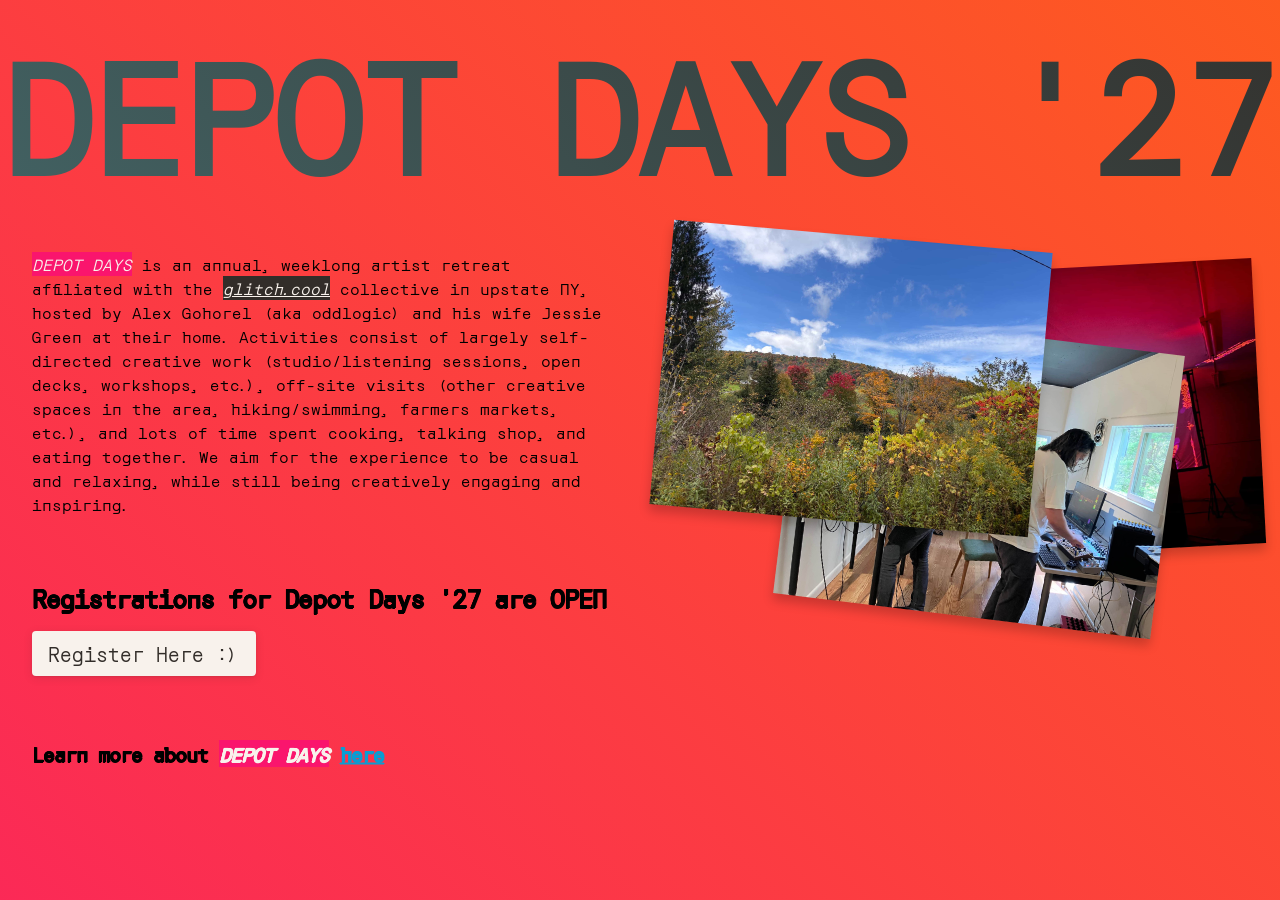
==== index.html @ 460b68a7 "copy tweak" ====
<!DOCTYPE html>
<html lang="en">

<head>
    <meta charset="UTF-8">
    <meta name="viewport" content="width=device-width, initial-scale=1.0">
    <title>depot dayyyyys</title>
    <meta name="description" content="irl/url artspace">

    <!-- Facebook Meta Tags -->
    <meta property="og:url" content="https://depot.place/">
    <meta property="og:type" content="website">
    <meta property="og:title" content="depot">
    <meta property="og:description" content="irl/url artspace">
    <meta property="og:image" content="https://github.com/depot-place/site/blob/main/colors.png?raw=true">

    <!-- Twitter Meta Tags -->
    <meta name="twitter:card" content="summary_large_image">
    <meta property="twitter:domain" content="depot.place">
    <meta property="twitter:url" content="https://depot.place/">
    <meta name="twitter:title" content="depot">
    <meta name="twitter:description" content="irl/url artspace">
    <meta name="twitter:image" content="https://github.com/depot-place/site/blob/main/colors.png?raw=true">

    <link rel="stylesheet" href="./days.css">
    <link rel="icon" type="image/x-icon" href="./favicon.png">
    <link rel="preconnect" href="https://fonts.googleapis.com">
    <link rel="preconnect" href="https://fonts.gstatic.com" crossorigin>
    <link href="https://fonts.googleapis.com/css2?family=Orbit&display=swap" rel="stylesheet">
</head>

<body>

    <div class="gradient">
        <header class="marquee">
            <div class="marquee-track">
                <h1 class="gradient-text">DEPOT DAYS '27</h1>
                <h1 class="gradient-text" aria-hidden="true">DEPOT DAYS '27</h1>
            </div>
        </header>

        <div class="about">
            <section class="info-block">
                <p><span class="depot-type">​Depot Days</span> is an annual, weeklong artist retreat affiliated with the
                    <a href="https://www.glitch.cool/" target="_blank" rel="noopener noreferrer"
                        class="glitch-dot-cool">glitch.cool</a>
                    collective in
                    upstate
                    NY, hosted by
                    Alex Gohorel
                    (aka oddlogic) and his wife Jessie Green at their home. Activities consist of largely self-directed
                    creative work
                    (studio/listening sessions, open decks, workshops, etc.), off-site visits (other creative
                    spaces in the area,
                    hiking/swimming, farmers markets, etc.), and lots of time spent cooking, talking shop, and eating
                    together. We aim for the
                    experience to be casual and relaxing, while still being creatively engaging and
                    inspiring.
                </p>
            </section>

            <section class="image-composition">
                <img src="assets/photos/depotdays2.jpg" class="homepage-image" id="homepage-image2">
                <img src="assets/photos/depotdays3.jpg" class="homepage-image" id="homepage-image3">
                <img src="assets/photos/depotdays1.jpg" class="homepage-image" id="homepage-image1">
            </section>
        </div>

        <section class="info-block">
            <h2 class="emphasis spacing-bottom-1x">Registrations for Depot Days '27 are OPEN</h2>
            <a href="https://luma.com/event/evt-eBYE7TqjVJJYZqD" data-luma-action="checkout" class="button"
                data-luma-event-id="evt-eBYE7TqjVJJYZqD">
                Register Here :)
            </a>
            <script id="luma-checkout" src="https://embed.lu.ma/checkout-button.js"></script>
        </section>

        <section class="info-block">
            <h3 class="emphasis spacing-bottom-1x">Learn more about <span class="depot-type">Depot Days</span> <a
                    href="https://granite-cello-5da.notion.site/depot-days-1a4b388293a380d59e7af6e96333c753"
                    target="_blank" rel="noopener noreferrer">here</a></h3>
        </section>

    </div>
</body>

</html>
---- days.css ----
:root {
  --primary: #69886a;
  --triad: #426263;
  --secondary: #da5e50;
  --secondary-variant: #e07817;
  --orange: #ff7700;
  --offwhite: #f8f2ec;
  --black: rgb(50, 45, 41);
  --pink: #fa156d;
}

* {
  margin: 0;
  padding: 0;
  box-sizing: border-box;
}

body {
  font-family: "Orbit";
  background: var(--black);
  overflow-x: hidden;
}

a {
  color: rgb(10, 157, 210);
}

::selection {
  background-color: var(--pink);
  color: var(--offwhite);
}

.depot-type {
  text-transform: uppercase;
  background-color: var(--pink);
  color: var(--offwhite);
  font-style: italic;
  display: inline-block;
  animation: wobble 2.5s ease-in-out infinite;
}

.glitch-dot-cool {
  background-color: var(--black);
  color: var(--offwhite);
  text-decoration: underline;
  font-style: italic;
}

.marquee {
  overflow: hidden;
  width: 100vw;
}

.marquee-track {
  display: flex;
  width: max-content;
  animation: marquee 18s linear infinite;
}

.marquee-track h1 {
  flex-shrink: 0;
  padding-right: 10rem;
  /* font-size: 12rem; */
  font-size: calc(24px + 10vw);
}

@media (prefers-reduced-motion: reduce) {
  .marquee-track {
    animation: none;
  }

  .depot-type {
    animation: none;
  }
}

.gradient-text {
  background-image: linear-gradient(45deg, var(--triad), var(--black));
  background-clip: text;
  -webkit-background-clip: text;
  color: transparent;
  background-color: var(--black); /* fallback */
}

.gradient {
  width: 100%;
  min-height: 100vh;
  background: linear-gradient(45deg, var(--pink), var(--orange));
  transition: 0.5s ease-out background-color;
  background-size: 200% 200%;
  animation:
    gradient 15s ease infinite,
    fadeIn 1s ease-in;
}

.info-block {
  padding: 2rem;
  max-width: 50vw;
}

.button {
  display: inline-block;
  padding: 0.5rem 1rem;
  font-size: 1.25rem;
  background-color: var(--offwhite);
  color: var(--black);
  text-decoration: none;
  border-radius: 4px;
  box-shadow:
    0 1px 2px rgba(50, 45, 41, 0.1),
    0 2px 10px rgba(50, 45, 41, 0.12);
  transition:
    transform 0.2s ease-in-out,
    box-shadow 0.2s ease-in-out,
    background-color 0.2s ease-in-out;
}

.button:hover {
  background-image: linear-gradient(45deg, var(--pink), var(--orange));
  transform: translateY(-2px);
  box-shadow:
    0 2px 4px rgba(50, 45, 41, 0.12),
    0 6px 18px rgba(50, 45, 41, 0.16),
    0 14px 32px rgba(50, 45, 41, 0.1);
}

.spacing-bottom-1x {
  margin-bottom: 1rem;
}

.emphasis {
  text-shadow:
    0.5px 0 0 currentColor,
    -0.5px 0 0 currentColor,
    0 0.5px 0 currentColor,
    0 -0.5px 0 currentColor;
}

.about {
  display: flex;
  align-items: flex-start;
}

.image-composition {
  position: relative;
  width: 100%;
}

.homepage-image {
  position: absolute;
  max-width: 33vw;
  z-index: 0;
  transition: 0.2s ease-in-out all;
  box-shadow: 0px 8px 12px rgba(0, 0, 0, 0.2);
  animation: scaleUp 0.5s ease-in-out forwards;
}

#homepage-image1:hover,
#homepage-image2:hover,
#homepage-image3:hover {
  transform: rotate(0) scale(1.2);
  z-index: 1;
}

#homepage-image1 {
  /* top: -2rem; */
  top: 0;
  left: 0;
  transform: rotate(5deg) scale(0.9);
}

#homepage-image2 {
  /* top: 0; */
  top: 2rem;
  right: 0;
  transform: rotate(-3deg) scale(0.9);
}

#homepage-image3 {
  /* top: 4rem; */
  top: 6rem;
  left: 20%;
  transform: rotate(7deg) scale(0.9);
}

@keyframes gradient {
  0% {
    background-position: 0% 50%;
  }
  50% {
    background-position: 100% 0%;
  }
  100% {
    background-position: 0% 50%;
  }
}

@keyframes fadeIn {
  0% {
    opacity: 0;
  }
  100% {
    opacity: 1;
  }
}

@keyframes marquee {
  to {
    transform: translateX(-50%);
  }
}

@keyframes scaleUp {
  from {
    rotate: 0deg;
    scale: 0;
  }
}

@keyframes wobble {
  0%,
  100% {
    transform: rotate(-1deg) skewX(-2deg);
  }
  50% {
    transform: rotate(1deg) skewX(2deg);
  }
}

@media screen and (width < 800px) {
  .about {
    flex-direction: column-reverse;
  }

  .info-block {
    max-width: 100%;
  }

  .about .image-composition {
    margin-inline: 2rem;
    width: calc(100% - 4rem);
    /* harcode some height bc absolute positioned imgs have no height */
    min-height: calc(4rem + 40vw);
    flex-shrink: 0;
  }

  .homepage-image {
    max-width: 50vw;
  }
}
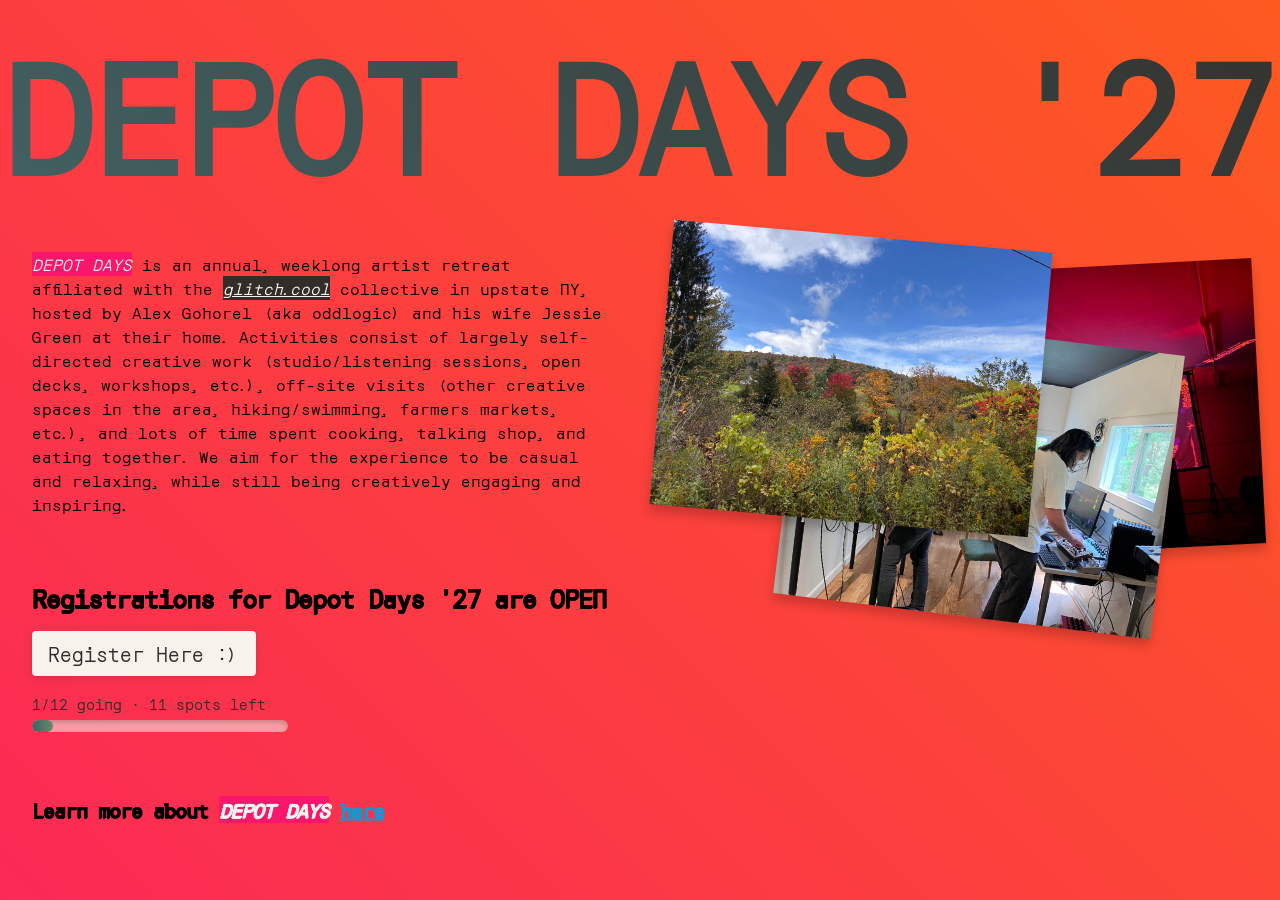
==== commit 09930eb4: "add attendance progress bar" ====
--- a/index.html
+++ b/index.html
@@ -4,7 +4,7 @@
 <head>
     <meta charset="UTF-8">
     <meta name="viewport" content="width=device-width, initial-scale=1.0">
-    <title>depot dayyyyys</title>
+    <title>*･｡ﾟdepot days｡ﾟ･*</title>
     <meta name="description" content="irl/url artspace">
 
     <!-- Facebook Meta Tags -->
@@ -72,6 +72,14 @@
                 data-luma-event-id="evt-eBYE7TqjVJJYZqD">
                 Register Here :)
             </a>
+
+            <div class="attendance" style="--going: 1" role="progressbar" aria-valuemin="0" aria-valuemax="12"
+                aria-hidden="true">
+                <p class="attendance-label">1/12 going · 11 spots left</p>
+                <div class="attendance-track">
+                    <div class="attendance-fill"></div>
+                </div>
+            </div>
             <script id="luma-checkout" src="https://embed.lu.ma/checkout-button.js"></script>
         </section>
 
--- a/days.css
+++ b/days.css
@@ -124,6 +124,34 @@
     0 14px 32px rgba(50, 45, 41, 0.1);
 }
 
+.attendance {
+  --cap: 12;
+  margin-top: 1rem;
+  max-width: 16rem;
+  color: var(--black);
+}
+
+.attendance-label {
+  font-size: 0.95rem;
+  margin-bottom: 0.35rem;
+}
+
+.attendance-track {
+  height: 0.75rem;
+  border-radius: 999px;
+  background: rgba(248, 242, 236, 0.55);
+  overflow: hidden;
+  box-shadow: inset 0 2px 4px rgba(50, 45, 41, 0.25);
+}
+
+.attendance-fill {
+  height: 100%;
+  width: calc(var(--going) / var(--cap) * 100%);
+  border-radius: inherit;
+  background: linear-gradient(90deg, var(--triad), var(--primary));
+  transition: width 0.4s ease-out;
+}
+
 .spacing-bottom-1x {
   margin-bottom: 1rem;
 }
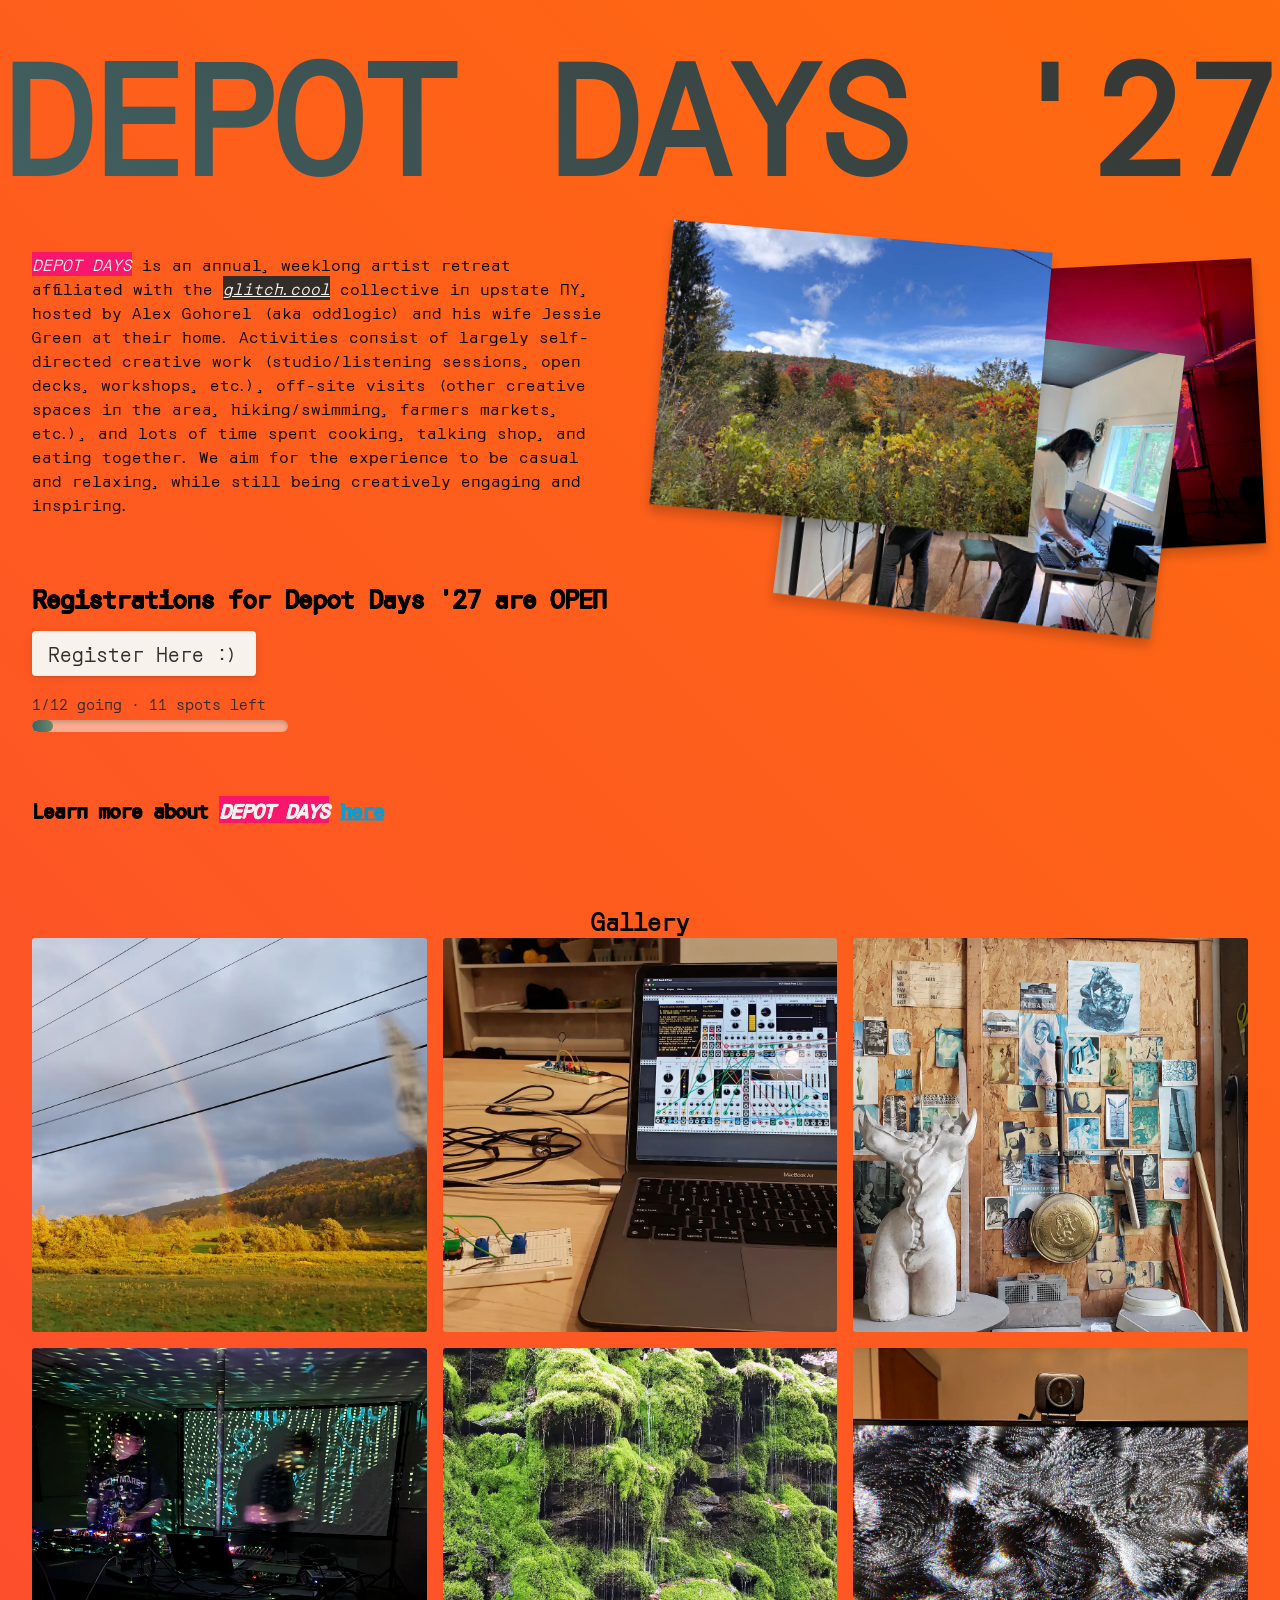
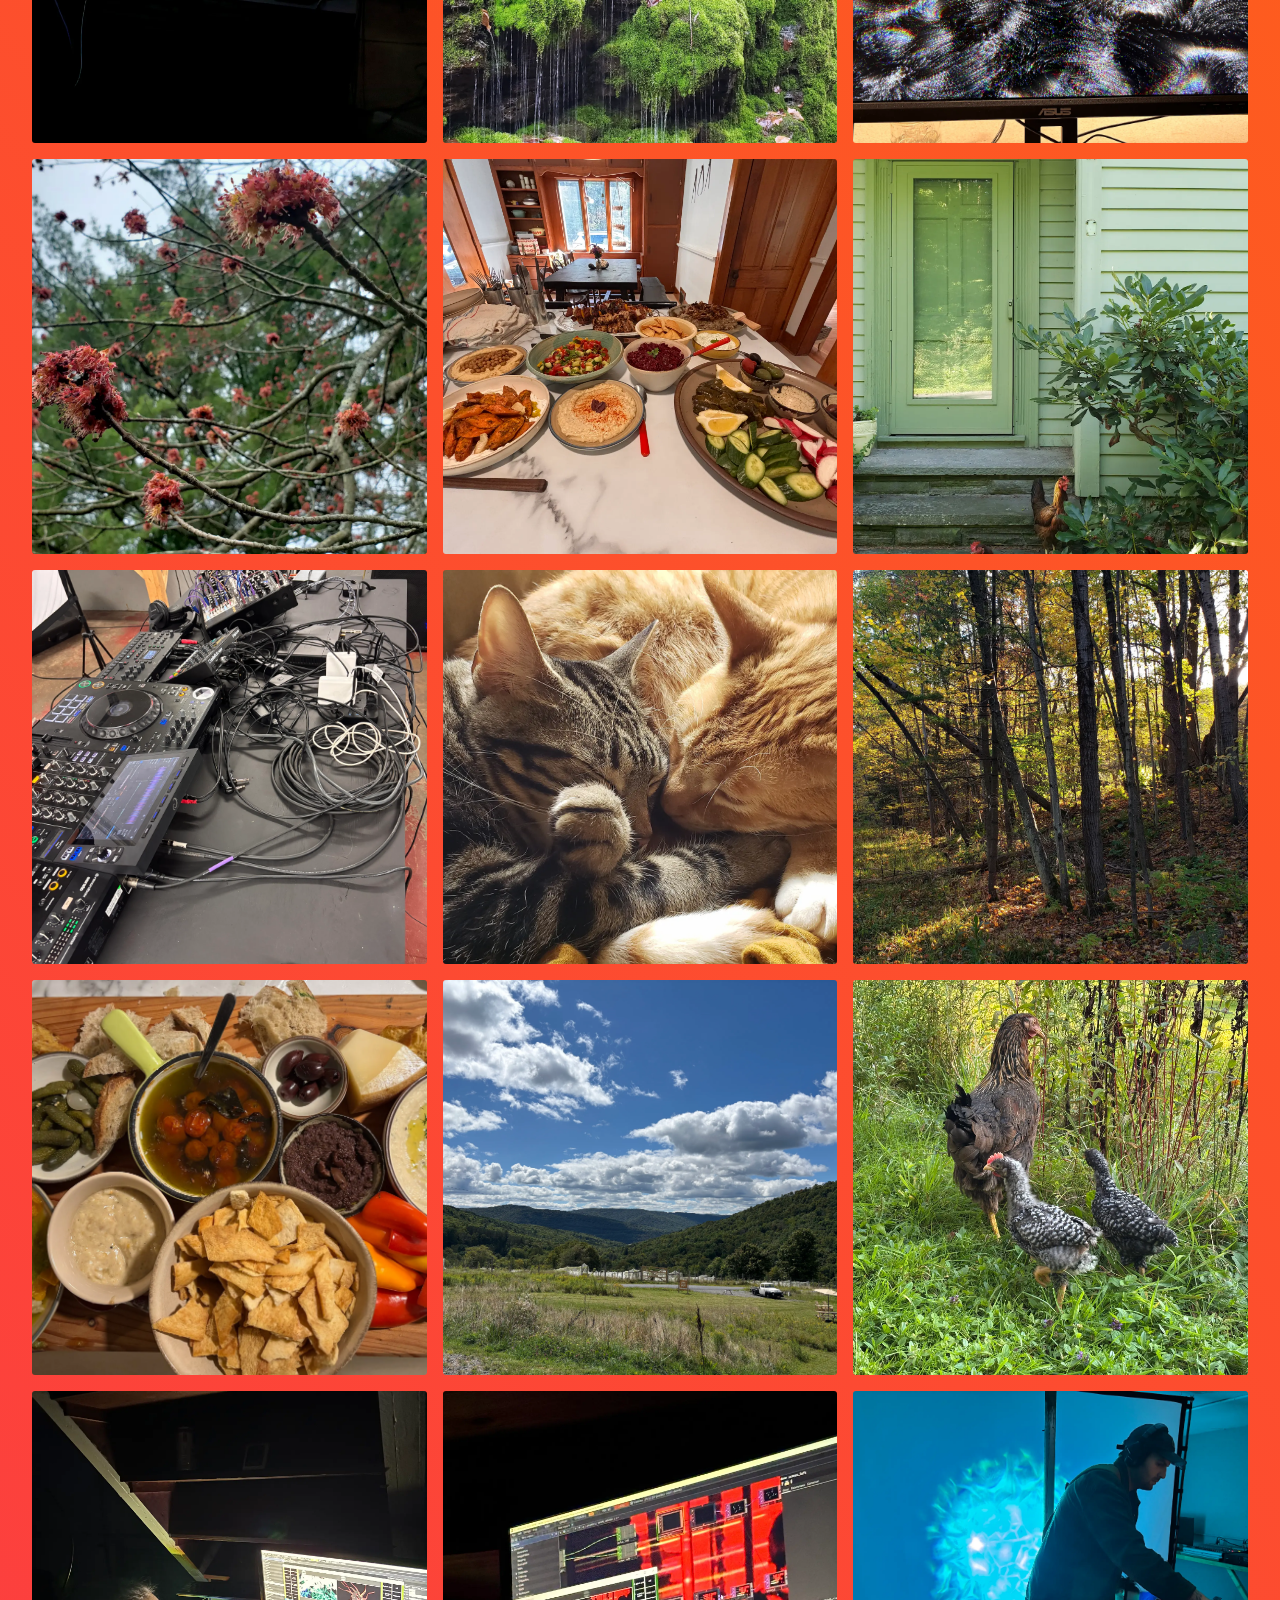
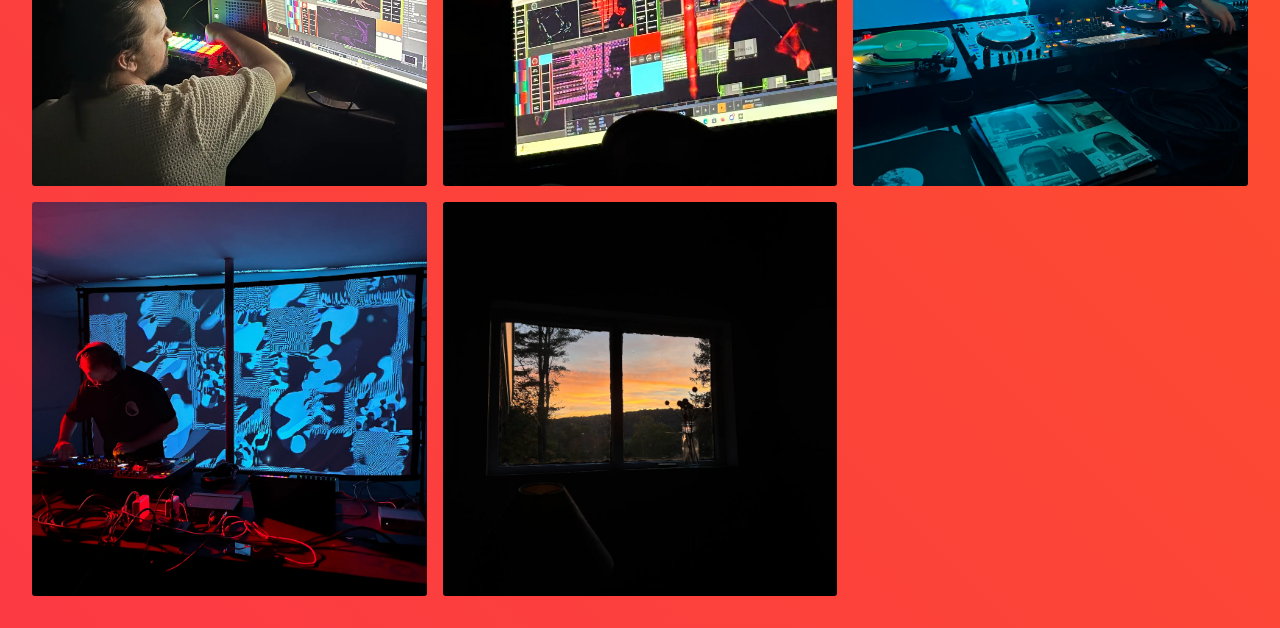
==== commit d22cff7b: "add gallery section" ====
--- a/index.html
+++ b/index.html
@@ -89,7 +89,158 @@
                     target="_blank" rel="noopener noreferrer">here</a></h3>
         </section>
 
+        <section id="gallery" class="gallery-section">
+            <h2>Gallery</h2>
+            <div class="gallery">
+                <button type="button" class="gallery-btn" aria-label="View full size image">
+                    <img loading="lazy" src="assets/photos/gallery/20231008_180358.webp" alt="" />
+                </button>
+                <button type="button" class="gallery-btn" aria-label="View full size image">
+                    <img loading="lazy" src="assets/photos/gallery/20240309_154523.webp" alt="" />
+                </button>
+                <button type="button" class="gallery-btn" aria-label="View full size image">
+                    <img loading="lazy" src="assets/photos/gallery/20220717_114449.webp" alt="" />
+                </button>
+                <button type="button" class="gallery-btn" aria-label="View full size image">
+                    <img loading="lazy" src="assets/photos/gallery/IMG_0291.webp" alt="" />
+                </button>
+                <button type="button" class="gallery-btn" aria-label="View full size image">
+                    <img loading="lazy" src="assets/photos/gallery/20230414_185144.webp" alt="" />
+                </button>
+                <button type="button" class="gallery-btn" aria-label="View full size image">
+                    <img loading="lazy" src="assets/photos/gallery/IMG_1553.webp" alt="" />
+                </button>
+                <button type="button" class="gallery-btn" aria-label="View full size image">
+                    <img loading="lazy" src="assets/photos/gallery/20240411_170121.webp" alt="" />
+                </button>
+                <button type="button" class="gallery-btn" aria-label="View full size image">
+                    <img loading="lazy" src="assets/photos/gallery/IMG_0289.webp" alt="" />
+                </button>
+                <button type="button" class="gallery-btn" aria-label="View full size image">
+                    <img loading="lazy" src="assets/photos/gallery/20250801_172856.webp" alt="" />
+                </button>
+                <button type="button" class="gallery-btn" aria-label="View full size image">
+                    <img loading="lazy" src="assets/photos/gallery/IMG_1695.webp" alt="" />
+                </button>
+                <button type="button" class="gallery-btn" aria-label="View full size image">
+                    <img loading="lazy" src="assets/photos/gallery/20230425_123819.webp" alt="" />
+                </button>
+                <button type="button" class="gallery-btn" aria-label="View full size image">
+                    <img loading="lazy" src="assets/photos/gallery/20241007_085717.webp" alt="" />
+                </button>
+                <button type="button" class="gallery-btn" aria-label="View full size image">
+                    <img loading="lazy" src="assets/photos/gallery/IMG_0059.webp" alt="" />
+                </button>
+                <button type="button" class="gallery-btn" aria-label="View full size image">
+                    <img loading="lazy" src="assets/photos/gallery/IMG_0055.webp" alt="" />
+                </button>
+                <button type="button" class="gallery-btn" aria-label="View full size image">
+                    <img loading="lazy" src="assets/photos/gallery/IMG_0193.webp" alt="" />
+                </button>
+                <button type="button" class="gallery-btn" aria-label="View full size image">
+                    <img loading="lazy" src="assets/photos/gallery/IMG_0314.webp" alt="" />
+                </button>
+                <button type="button" class="gallery-btn" aria-label="View full size image">
+                    <img loading="lazy" src="assets/photos/gallery/IMG_0339.webp" alt="" />
+                </button>
+
+                <button type="button" class="gallery-btn" aria-label="View full size image">
+                    <img loading="lazy" src="assets/photos/gallery/IMG_1691.webp" alt="" />
+                </button>
+                <button type="button" class="gallery-btn" aria-label="View full size image">
+                    <img loading="lazy" src="assets/photos/gallery/IMG_1703.webp" alt="" />
+                </button>
+                <button type="button" class="gallery-btn" aria-label="View full size image">
+                    <img loading="lazy" src="assets/photos/gallery/IMG_1815.webp" alt="" />
+                </button>
+            </div>
+        </section>
+
+        <dialog id="image-modal" class="image-modal">
+            <button id="close-modal" class="modal-close-btn" aria-label="Close modal">&times;</button>
+            <img id="modal-image" src="" alt="Full size image" />
+            <p class="modal-hint">Use <kbd>&larr;</kbd> and <kbd>&rarr;</kbd> arrow keys to navigate</p>
+        </dialog>
+
     </div>
 </body>
 
+
+<script>
+    const dialog = document.getElementById('image-modal');
+    const modalImage = document.getElementById('modal-image');
+    const closeButton = document.getElementById('close-modal');
+    const galleryButtons = document.querySelectorAll('.gallery-btn');
+    let currentIndex = 0;
+
+    galleryButtons.forEach((btn, index) => {
+        btn.addEventListener('click', () => {
+            currentIndex = index;
+            const img = btn.querySelector('img');
+            modalImage.src = img.src;
+            dialog.showModal();
+            document.body.classList.add('modal-open');
+            // Add show class after a tiny delay to trigger transition
+            setTimeout(() => dialog.classList.add('show'), 10);
+        });
+    });
+
+    function closeDialog() {
+        dialog.classList.remove('show');
+        // Wait for transition to finish before actually closing
+        setTimeout(() => dialog.close(), 300);
+    }
+
+    closeButton.addEventListener('click', closeDialog);
+    dialog.addEventListener('click', (e) => {
+        if (e.target === dialog) closeDialog();
+    });
+
+    dialog.addEventListener('close', () => {
+        document.body.classList.remove('modal-open');
+    });
+
+    document.addEventListener('keydown', (e) => {
+        if (!dialog.open) return;
+
+        if (e.key === 'ArrowRight') {
+            currentIndex = (currentIndex + 1) % galleryButtons.length;
+            modalImage.src = galleryButtons[currentIndex].querySelector('img').src;
+        } else if (e.key === 'ArrowLeft') {
+            currentIndex = (currentIndex - 1 + galleryButtons.length) % galleryButtons.length;
+            modalImage.src = galleryButtons[currentIndex].querySelector('img').src;
+        }
+    });
+
+    // Swipe gesture support
+    let touchStartX = 0;
+    let touchEndX = 0;
+
+    dialog.addEventListener('touchstart', (e) => {
+        touchStartX = e.changedTouches[0].screenX;
+    }, { passive: true });
+
+    dialog.addEventListener('touchend', (e) => {
+        touchEndX = e.changedTouches[0].screenX;
+        handleSwipe();
+    }, { passive: true });
+
+    function handleSwipe() {
+        const minSwipeDistance = 50;
+        const swipeDistance = touchEndX - touchStartX;
+
+        if (Math.abs(swipeDistance) < minSwipeDistance) return;
+
+        if (swipeDistance < 0) {
+            // Swiped left -> next image
+            currentIndex = (currentIndex + 1) % galleryButtons.length;
+            modalImage.src = galleryButtons[currentIndex].querySelector('img').src;
+        } else {
+            // Swiped right -> previous image
+            currentIndex = (currentIndex - 1 + galleryButtons.length) % galleryButtons.length;
+            modalImage.src = galleryButtons[currentIndex].querySelector('img').src;
+        }
+    }
+</script>
+
 </html>
--- a/days.css
+++ b/days.css
@@ -191,24 +191,159 @@
 }
 
 #homepage-image1 {
-  /* top: -2rem; */
   top: 0;
   left: 0;
   transform: rotate(5deg) scale(0.9);
 }
 
 #homepage-image2 {
-  /* top: 0; */
   top: 2rem;
   right: 0;
   transform: rotate(-3deg) scale(0.9);
 }
 
 #homepage-image3 {
-  /* top: 4rem; */
   top: 6rem;
   left: 20%;
   transform: rotate(7deg) scale(0.9);
+}
+
+/* gallery styles */
+.gallery-section {
+  text-align: center;
+  padding: 2rem;
+}
+
+.gallery-section h3 {
+  font-size: var(--text-xl);
+  margin-bottom: 2rem;
+}
+
+.gallery {
+  display: grid;
+  grid-template-columns: repeat(
+    auto-fit,
+    minmax(max(350px, calc((100% - 3rem) / 4)), 1fr)
+  );
+  gap: 1rem;
+  align-items: start;
+}
+
+.gallery-btn {
+  background: none;
+  border: none;
+  padding: 0;
+  width: 100%;
+  cursor: pointer;
+  overflow: hidden;
+  border-radius: 3px;
+}
+
+.gallery-btn:hover img {
+  opacity: 0.9;
+  transform: scale(1.05);
+}
+
+.gallery-btn:focus-visible {
+  outline: 2px solid var(--black);
+  outline-offset: 2px;
+  border-radius: 3px;
+}
+
+.gallery-btn img {
+  width: 100%;
+  aspect-ratio: 1 / 1;
+  object-fit: cover;
+  display: block;
+  transition:
+    transform 0.3s ease,
+    opacity 0.3s ease;
+}
+
+/* image modal styles */
+.image-modal {
+  margin: auto;
+  padding: 2rem;
+  border: none;
+  border-radius: 8px;
+  overflow: hidden;
+  max-width: 90vw;
+  max-height: 90vh;
+  background: white;
+  opacity: 0;
+  transform: scale(0.95);
+  transition:
+    opacity 0.3s ease,
+    transform 0.3s ease;
+}
+
+.image-modal.show {
+  opacity: 1;
+  transform: scale(1);
+}
+
+.image-modal::backdrop {
+  background: rgba(0, 0, 0, 0);
+  transition: background 0.3s ease;
+}
+
+.image-modal.show::backdrop {
+  background: rgba(0, 0, 0, 0.8);
+}
+
+@supports (backdrop-filter: blur(10px)) or (-webkit-backdrop-filter: blur(10px)) {
+  .image-modal::backdrop {
+    background: rgba(0, 0, 0, 0);
+    -webkit-backdrop-filter: blur(5px) opacity(0);
+    backdrop-filter: blur(5px) opacity(0);
+    transition:
+      backdrop-filter 0.3s ease,
+      -webkit-backdrop-filter 0.3s ease,
+      background 0.3s ease;
+  }
+  .image-modal.show::backdrop {
+    background: rgba(0, 0, 0, 0.2);
+    -webkit-backdrop-filter: blur(5px) opacity(1);
+    backdrop-filter: blur(5px) opacity(1);
+  }
+}
+
+.image-modal img {
+  max-width: 100%;
+  max-height: 80vh;
+  display: block;
+  object-fit: contain;
+}
+
+.modal-close-btn {
+  background: transparent;
+  color: #333;
+  padding: 0.5rem;
+  font-size: var(--text-lg);
+  position: absolute;
+  top: 0.5rem;
+  right: 0.5rem;
+  line-height: 1;
+}
+
+.modal-close-btn:hover {
+  background: #eee;
+}
+
+.modal-hint {
+  text-align: center;
+  margin-top: 1rem;
+  color: #666;
+  font-size: var(--text-sm);
+}
+
+.modal-hint kbd {
+  display: inline-block;
+  background: #f0f0f0;
+  border: 1px solid #ccc;
+  border-radius: 4px;
+  padding: 0.1rem 0.4rem;
+  font-family: monospace;
 }
 
 @keyframes gradient {
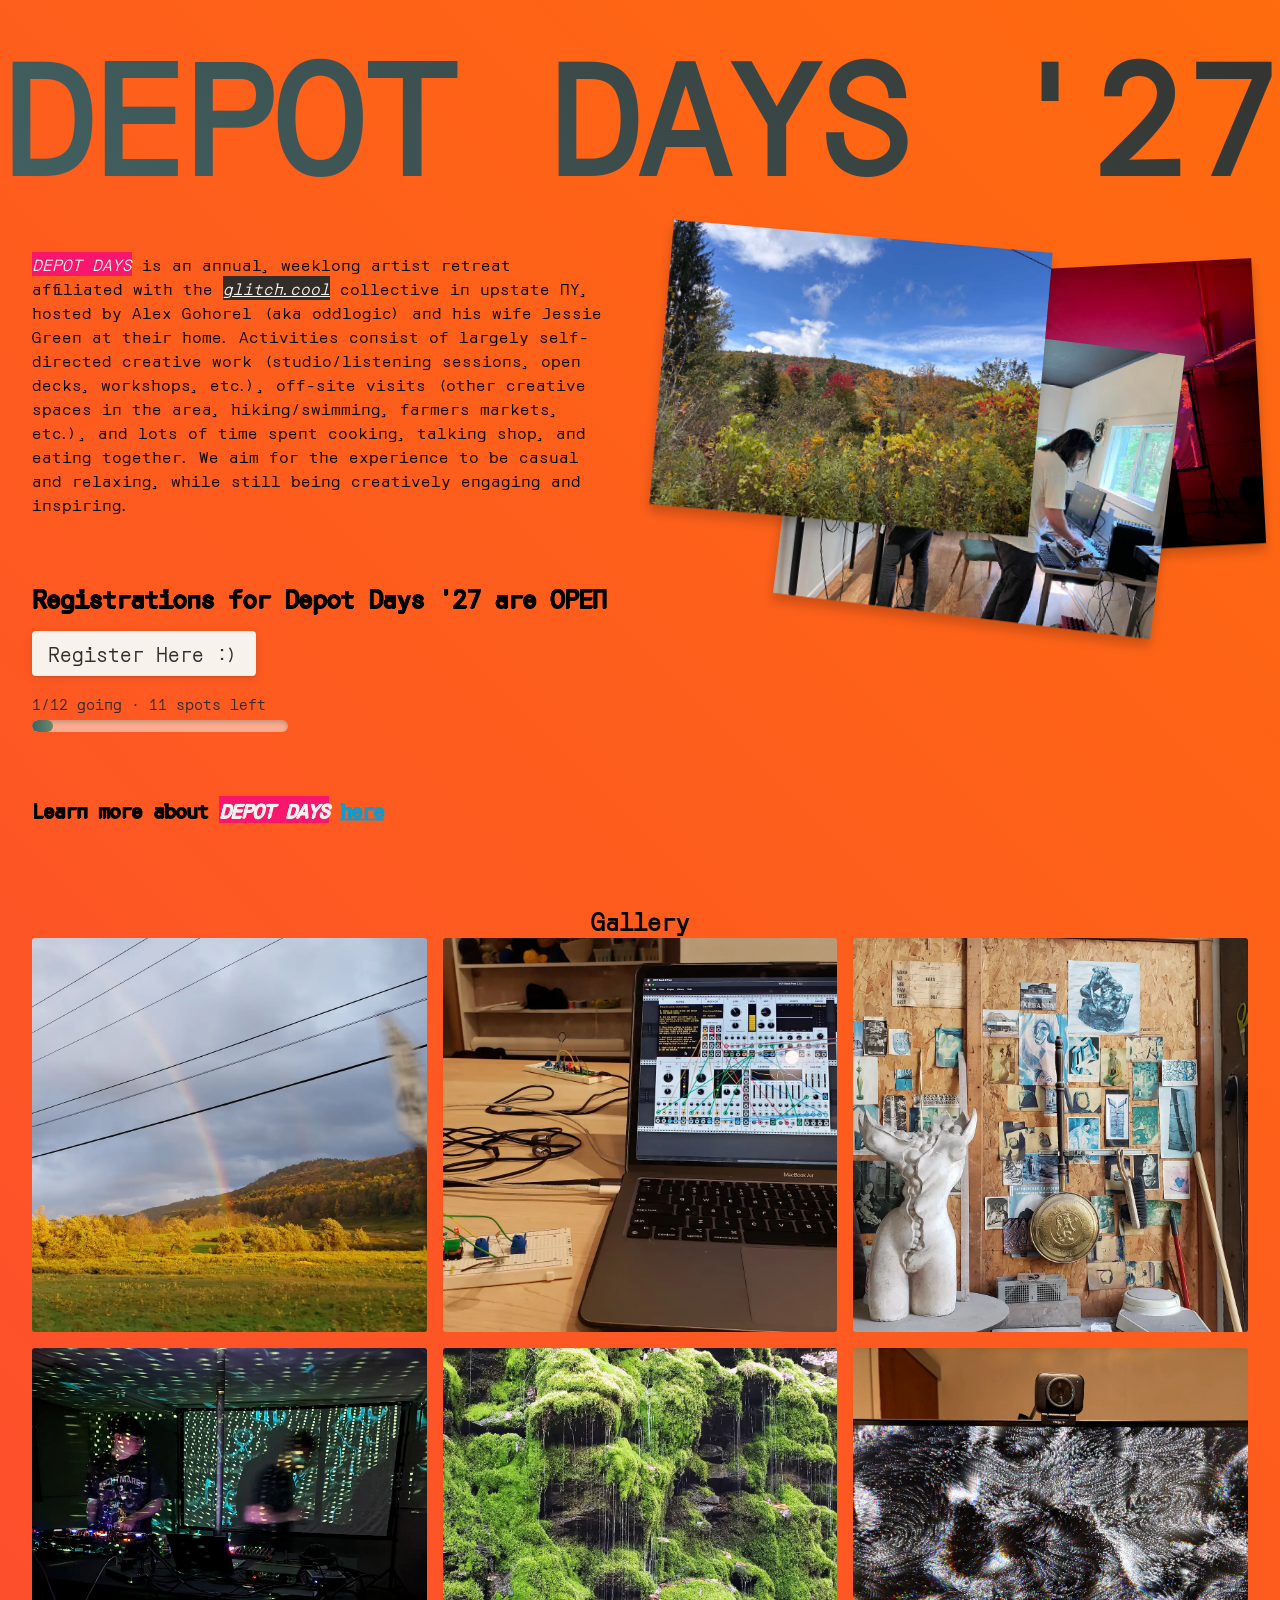
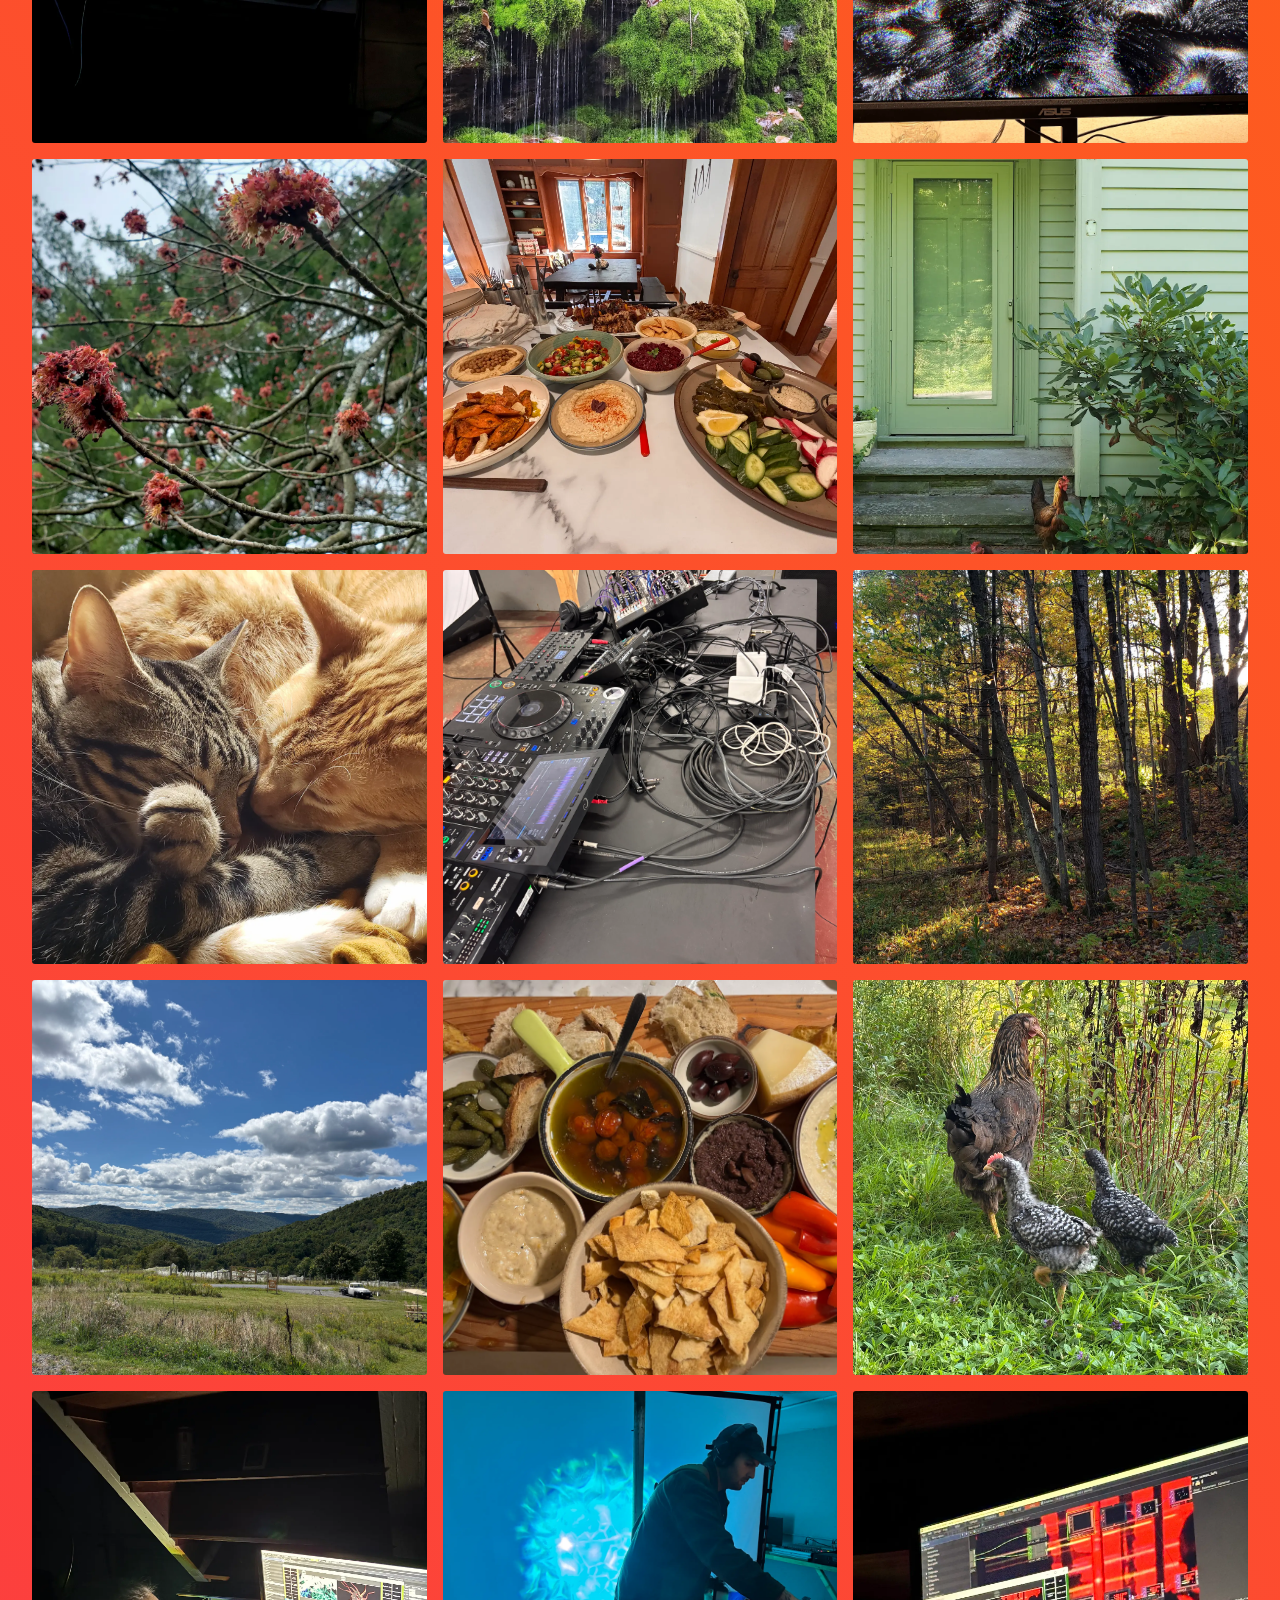
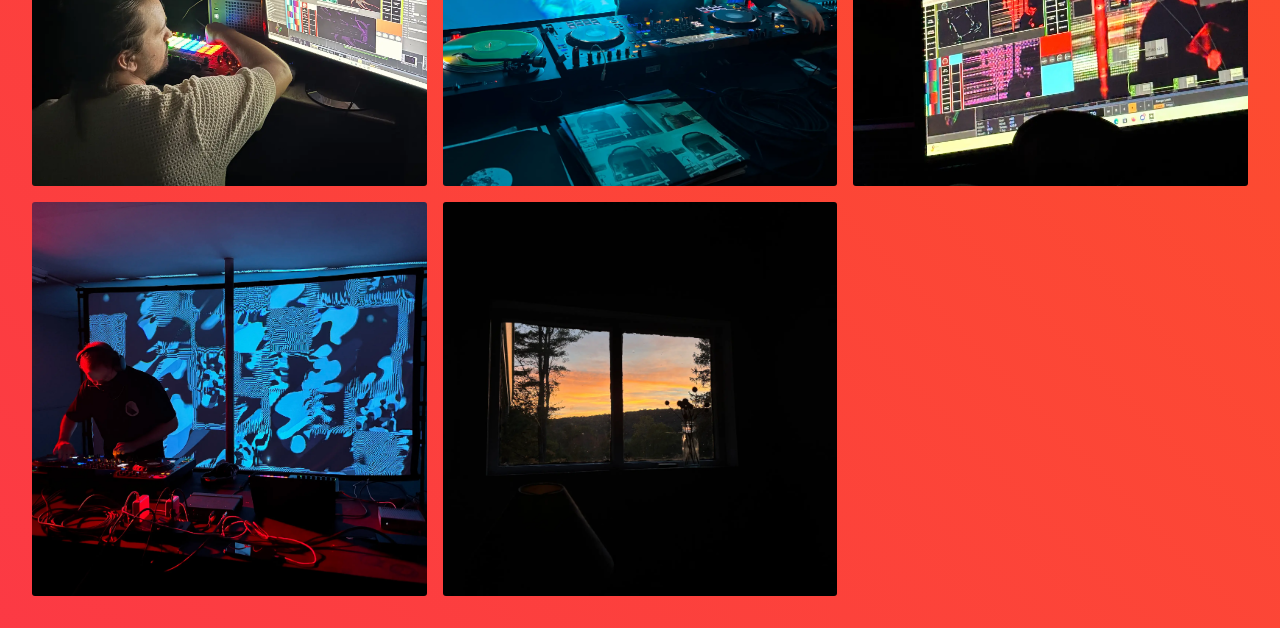
==== commit a49a267d: "rearrange some gallery images" ====
--- a/index.html
+++ b/index.html
@@ -120,32 +120,31 @@
                     <img loading="lazy" src="assets/photos/gallery/20250801_172856.webp" alt="" />
                 </button>
                 <button type="button" class="gallery-btn" aria-label="View full size image">
+                    <img loading="lazy" src="assets/photos/gallery/20230425_123819.webp" alt="" />
+                </button>
+                <button type="button" class="gallery-btn" aria-label="View full size image">
                     <img loading="lazy" src="assets/photos/gallery/IMG_1695.webp" alt="" />
                 </button>
                 <button type="button" class="gallery-btn" aria-label="View full size image">
-                    <img loading="lazy" src="assets/photos/gallery/20230425_123819.webp" alt="" />
-                </button>
-                <button type="button" class="gallery-btn" aria-label="View full size image">
                     <img loading="lazy" src="assets/photos/gallery/20241007_085717.webp" alt="" />
                 </button>
                 <button type="button" class="gallery-btn" aria-label="View full size image">
+                    <img loading="lazy" src="assets/photos/gallery/IMG_0055.webp" alt="" />
+                </button>
+                <button type="button" class="gallery-btn" aria-label="View full size image">
                     <img loading="lazy" src="assets/photos/gallery/IMG_0059.webp" alt="" />
                 </button>
                 <button type="button" class="gallery-btn" aria-label="View full size image">
-                    <img loading="lazy" src="assets/photos/gallery/IMG_0055.webp" alt="" />
-                </button>
-                <button type="button" class="gallery-btn" aria-label="View full size image">
                     <img loading="lazy" src="assets/photos/gallery/IMG_0193.webp" alt="" />
                 </button>
                 <button type="button" class="gallery-btn" aria-label="View full size image">
                     <img loading="lazy" src="assets/photos/gallery/IMG_0314.webp" alt="" />
                 </button>
                 <button type="button" class="gallery-btn" aria-label="View full size image">
+                    <img loading="lazy" src="assets/photos/gallery/IMG_1691.webp" alt="" />
+                </button>
+                <button type="button" class="gallery-btn" aria-label="View full size image">
                     <img loading="lazy" src="assets/photos/gallery/IMG_0339.webp" alt="" />
-                </button>
-
-                <button type="button" class="gallery-btn" aria-label="View full size image">
-                    <img loading="lazy" src="assets/photos/gallery/IMG_1691.webp" alt="" />
                 </button>
                 <button type="button" class="gallery-btn" aria-label="View full size image">
                     <img loading="lazy" src="assets/photos/gallery/IMG_1703.webp" alt="" />
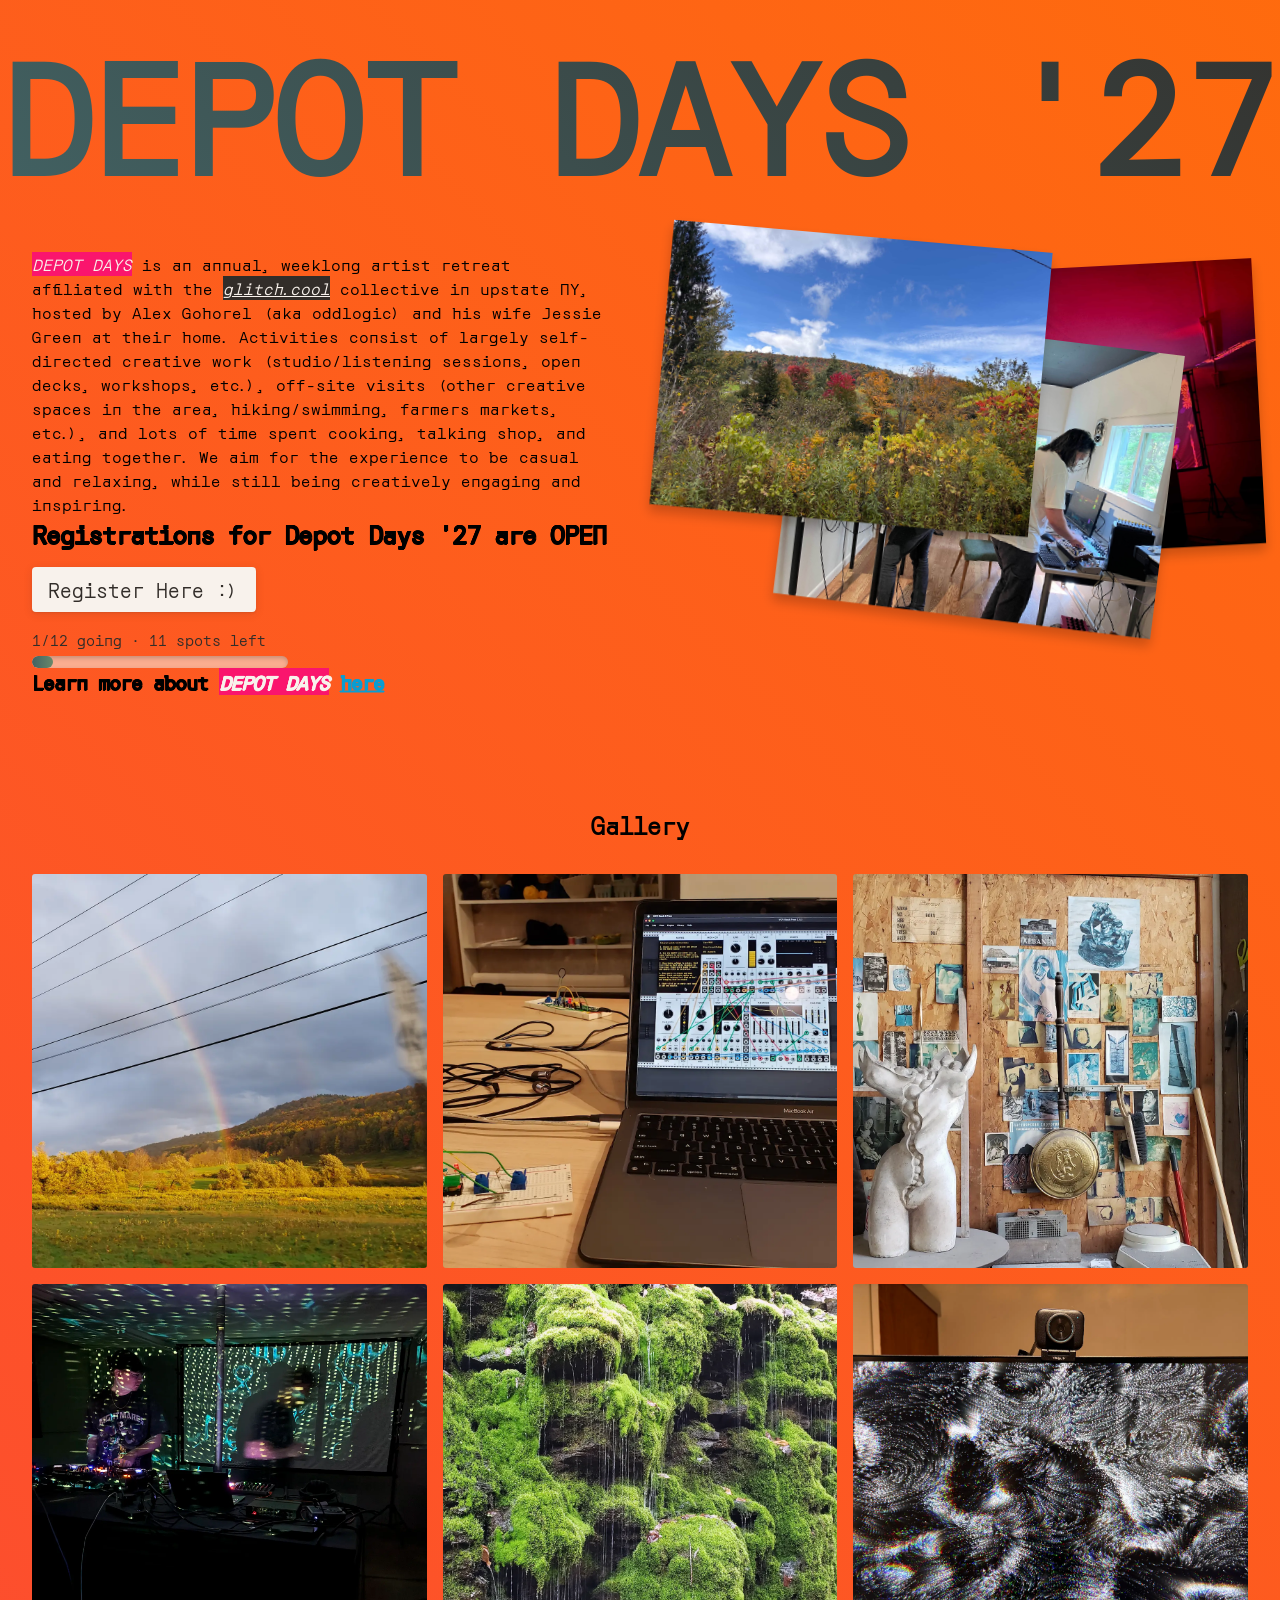
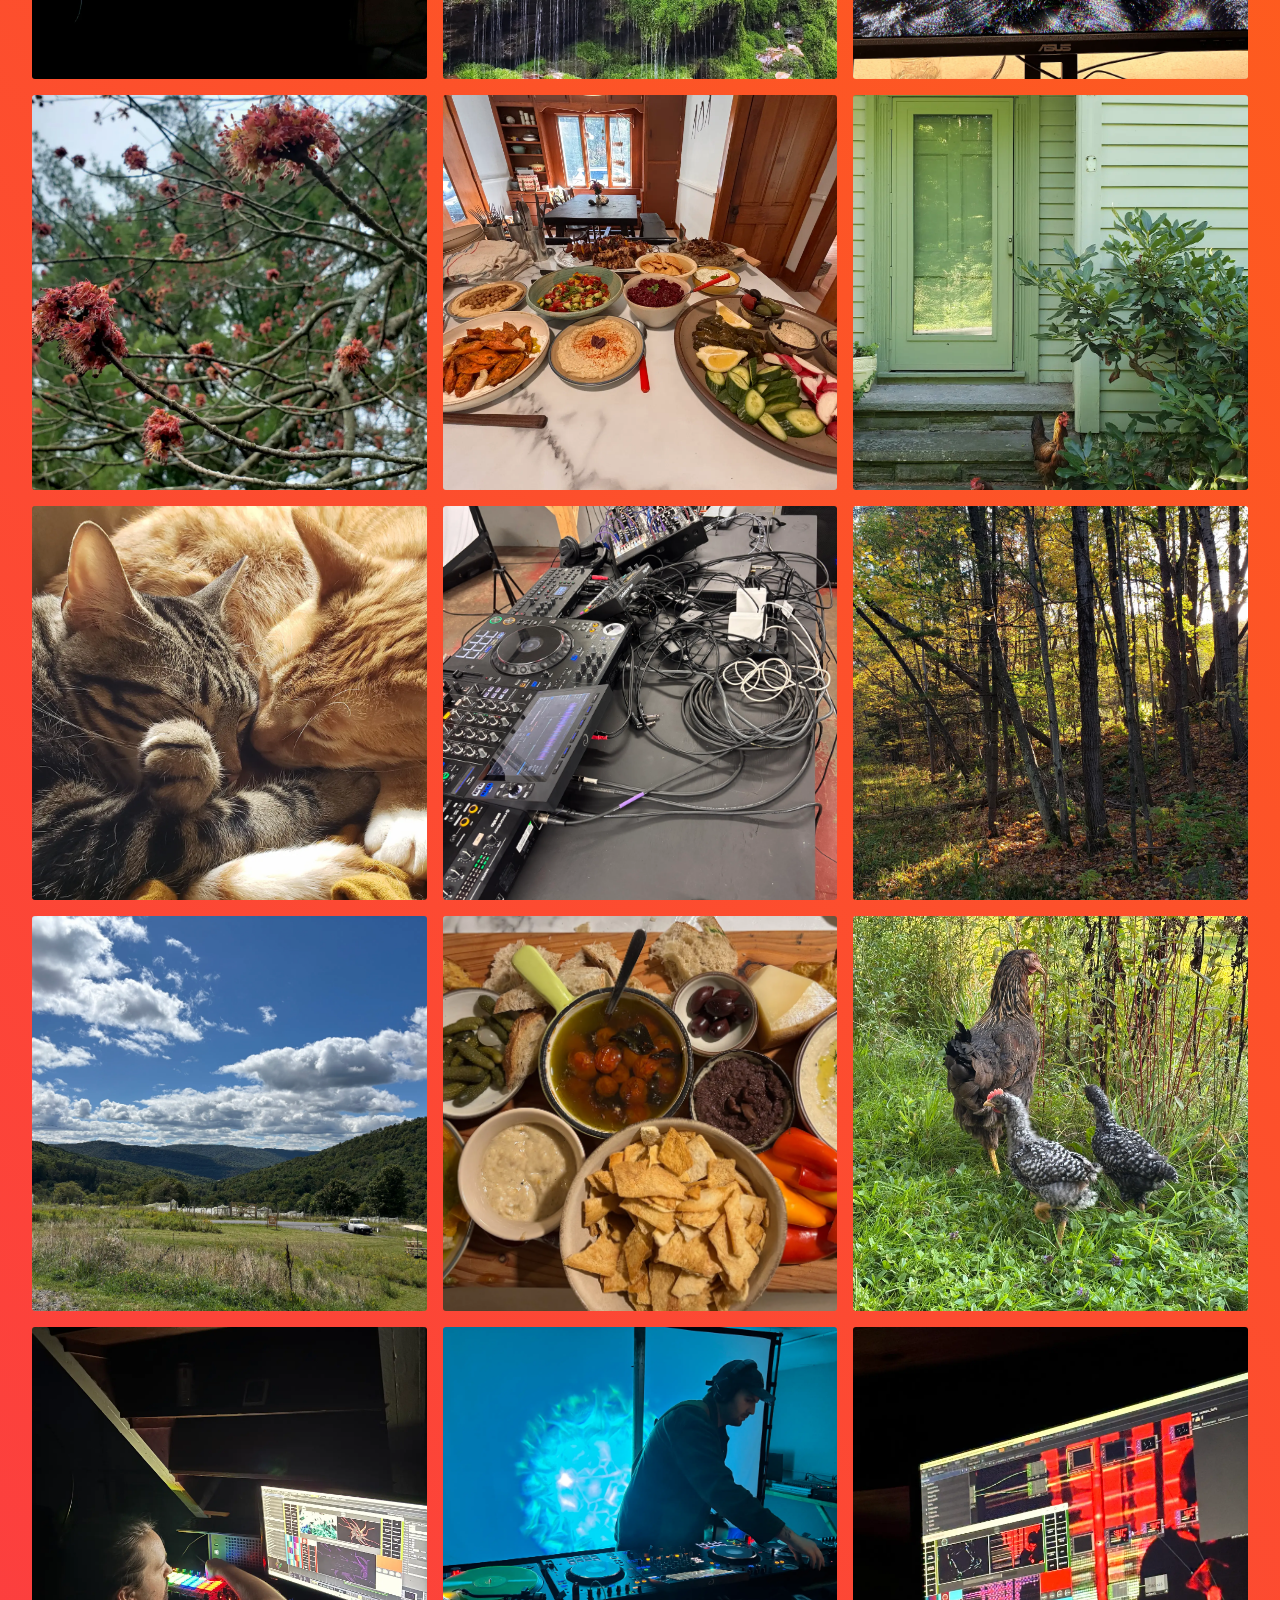
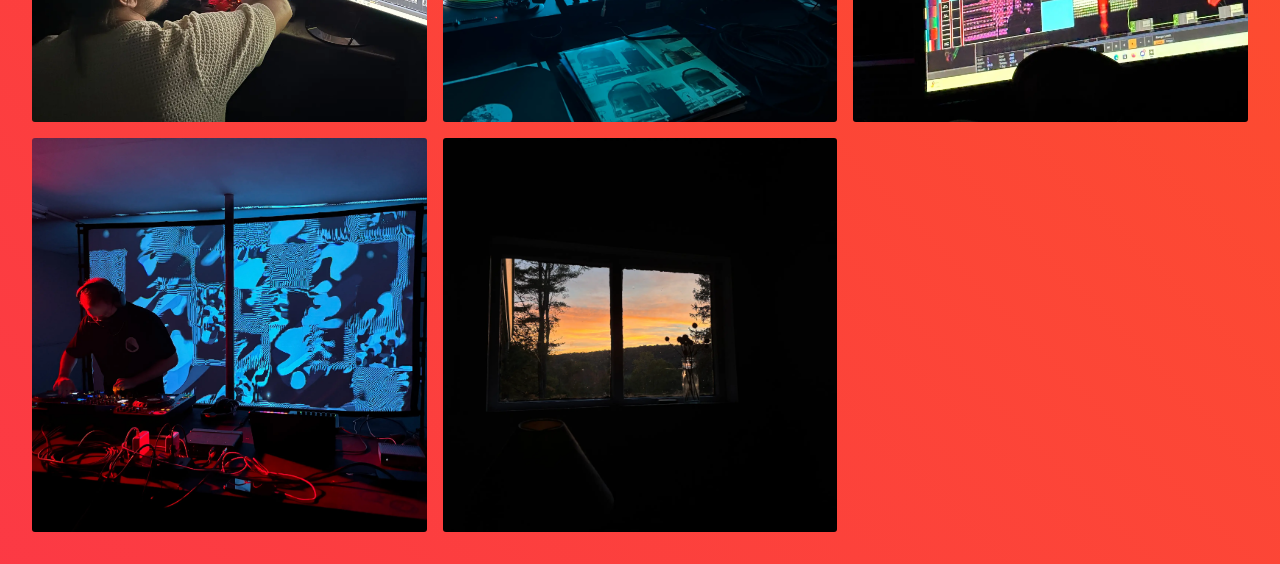
==== commit 3d752a63: "rework img composition to use css grid" ====
--- a/index.html
+++ b/index.html
@@ -57,6 +57,26 @@
                     experience to be casual and relaxing, while still being creatively engaging and
                     inspiring.
                 </p>
+
+                <h2 class="emphasis spacing-bottom-1x">Registrations for Depot Days '27 are OPEN</h2>
+                <a href="https://luma.com/event/evt-eBYE7TqjVJJYZqD" data-luma-action="checkout" class="button"
+                    data-luma-event-id="evt-eBYE7TqjVJJYZqD">
+                    Register Here :)
+                </a>
+
+                <div class="attendance" style="--going: 1" role="progressbar" aria-valuemin="0" aria-valuemax="12"
+                    aria-hidden="true">
+                    <p class="attendance-label">1/12 going · 11 spots left</p>
+                    <div class="attendance-track">
+                        <div class="attendance-fill"></div>
+                    </div>
+                </div>
+                <script id="luma-checkout" src="https://embed.lu.ma/checkout-button.js"></script>
+
+                <h3 class="emphasis spacing-bottom-1x">Learn more about <span class="depot-type">Depot Days</span> <a
+                        href="https://granite-cello-5da.notion.site/depot-days-1a4b388293a380d59e7af6e96333c753"
+                        target="_blank" rel="noopener noreferrer">here</a></h3>
+
             </section>
 
             <section class="image-composition">
@@ -64,30 +84,8 @@
                 <img src="assets/photos/depotdays3.jpg" class="homepage-image" id="homepage-image3">
                 <img src="assets/photos/depotdays1.jpg" class="homepage-image" id="homepage-image1">
             </section>
+
         </div>
-
-        <section class="info-block">
-            <h2 class="emphasis spacing-bottom-1x">Registrations for Depot Days '27 are OPEN</h2>
-            <a href="https://luma.com/event/evt-eBYE7TqjVJJYZqD" data-luma-action="checkout" class="button"
-                data-luma-event-id="evt-eBYE7TqjVJJYZqD">
-                Register Here :)
-            </a>
-
-            <div class="attendance" style="--going: 1" role="progressbar" aria-valuemin="0" aria-valuemax="12"
-                aria-hidden="true">
-                <p class="attendance-label">1/12 going · 11 spots left</p>
-                <div class="attendance-track">
-                    <div class="attendance-fill"></div>
-                </div>
-            </div>
-            <script id="luma-checkout" src="https://embed.lu.ma/checkout-button.js"></script>
-        </section>
-
-        <section class="info-block">
-            <h3 class="emphasis spacing-bottom-1x">Learn more about <span class="depot-type">Depot Days</span> <a
-                    href="https://granite-cello-5da.notion.site/depot-days-1a4b388293a380d59e7af6e96333c753"
-                    target="_blank" rel="noopener noreferrer">here</a></h3>
-        </section>
 
         <section id="gallery" class="gallery-section">
             <h2>Gallery</h2>
--- a/days.css
+++ b/days.css
@@ -60,18 +60,7 @@
 .marquee-track h1 {
   flex-shrink: 0;
   padding-right: 10rem;
-  /* font-size: 12rem; */
   font-size: calc(24px + 10vw);
-}
-
-@media (prefers-reduced-motion: reduce) {
-  .marquee-track {
-    animation: none;
-  }
-
-  .depot-type {
-    animation: none;
-  }
 }
 
 .gradient-text {
@@ -170,13 +159,19 @@
 }
 
 .image-composition {
-  position: relative;
+  flex: 1 1 0;
+  min-width: 0;
+  display: grid;
+  grid-template-areas: "stack";
   width: 100%;
+  padding-bottom: 1.5rem;
 }
 
 .homepage-image {
-  position: absolute;
-  max-width: 33vw;
+  grid-area: stack;
+  width: min(33vw, 100%);
+  height: auto;
+  display: block;
   z-index: 0;
   transition: 0.2s ease-in-out all;
   box-shadow: 0px 8px 12px rgba(0, 0, 0, 0.2);
@@ -191,20 +186,23 @@
 }
 
 #homepage-image1 {
-  top: 0;
-  left: 0;
+  justify-self: start;
+  align-self: start;
   transform: rotate(5deg) scale(0.9);
 }
 
 #homepage-image2 {
-  top: 2rem;
-  right: 0;
+  justify-self: end;
+  align-self: start;
+  margin-top: 2rem;
   transform: rotate(-3deg) scale(0.9);
 }
 
 #homepage-image3 {
-  top: 6rem;
-  left: 20%;
+  justify-self: start;
+  align-self: start;
+  margin-top: 6rem;
+  margin-inline-start: 20%;
   transform: rotate(7deg) scale(0.9);
 }
 
@@ -214,9 +212,8 @@
   padding: 2rem;
 }
 
-.gallery-section h3 {
-  font-size: var(--text-xl);
-  margin-bottom: 2rem;
+.gallery-section h2 {
+  margin: 2rem 0 2rem 0;
 }
 
 .gallery {
@@ -319,11 +316,11 @@
   background: transparent;
   color: #333;
   padding: 0.5rem;
-  font-size: var(--text-lg);
   position: absolute;
   top: 0.5rem;
   right: 0.5rem;
   line-height: 1;
+  font-size: 1.5rem;
 }
 
 .modal-close-btn:hover {
@@ -334,7 +331,6 @@
   text-align: center;
   margin-top: 1rem;
   color: #666;
-  font-size: var(--text-sm);
 }
 
 .modal-hint kbd {
@@ -402,12 +398,30 @@
   .about .image-composition {
     margin-inline: 2rem;
     width: calc(100% - 4rem);
-    /* harcode some height bc absolute positioned imgs have no height */
-    min-height: calc(4rem + 40vw);
     flex-shrink: 0;
   }
 
   .homepage-image {
-    max-width: 50vw;
-  }
-}
+    width: min(50vw, 100%);
+    max-width: none;
+  }
+
+  .modal-hint {
+    display: none;
+  }
+
+  .image-modal {
+    padding: 0px;
+    max-width: 100vw;
+  }
+}
+
+@media (prefers-reduced-motion: reduce) {
+  .marquee-track {
+    animation: none;
+  }
+
+  .depot-type {
+    animation: none;
+  }
+}
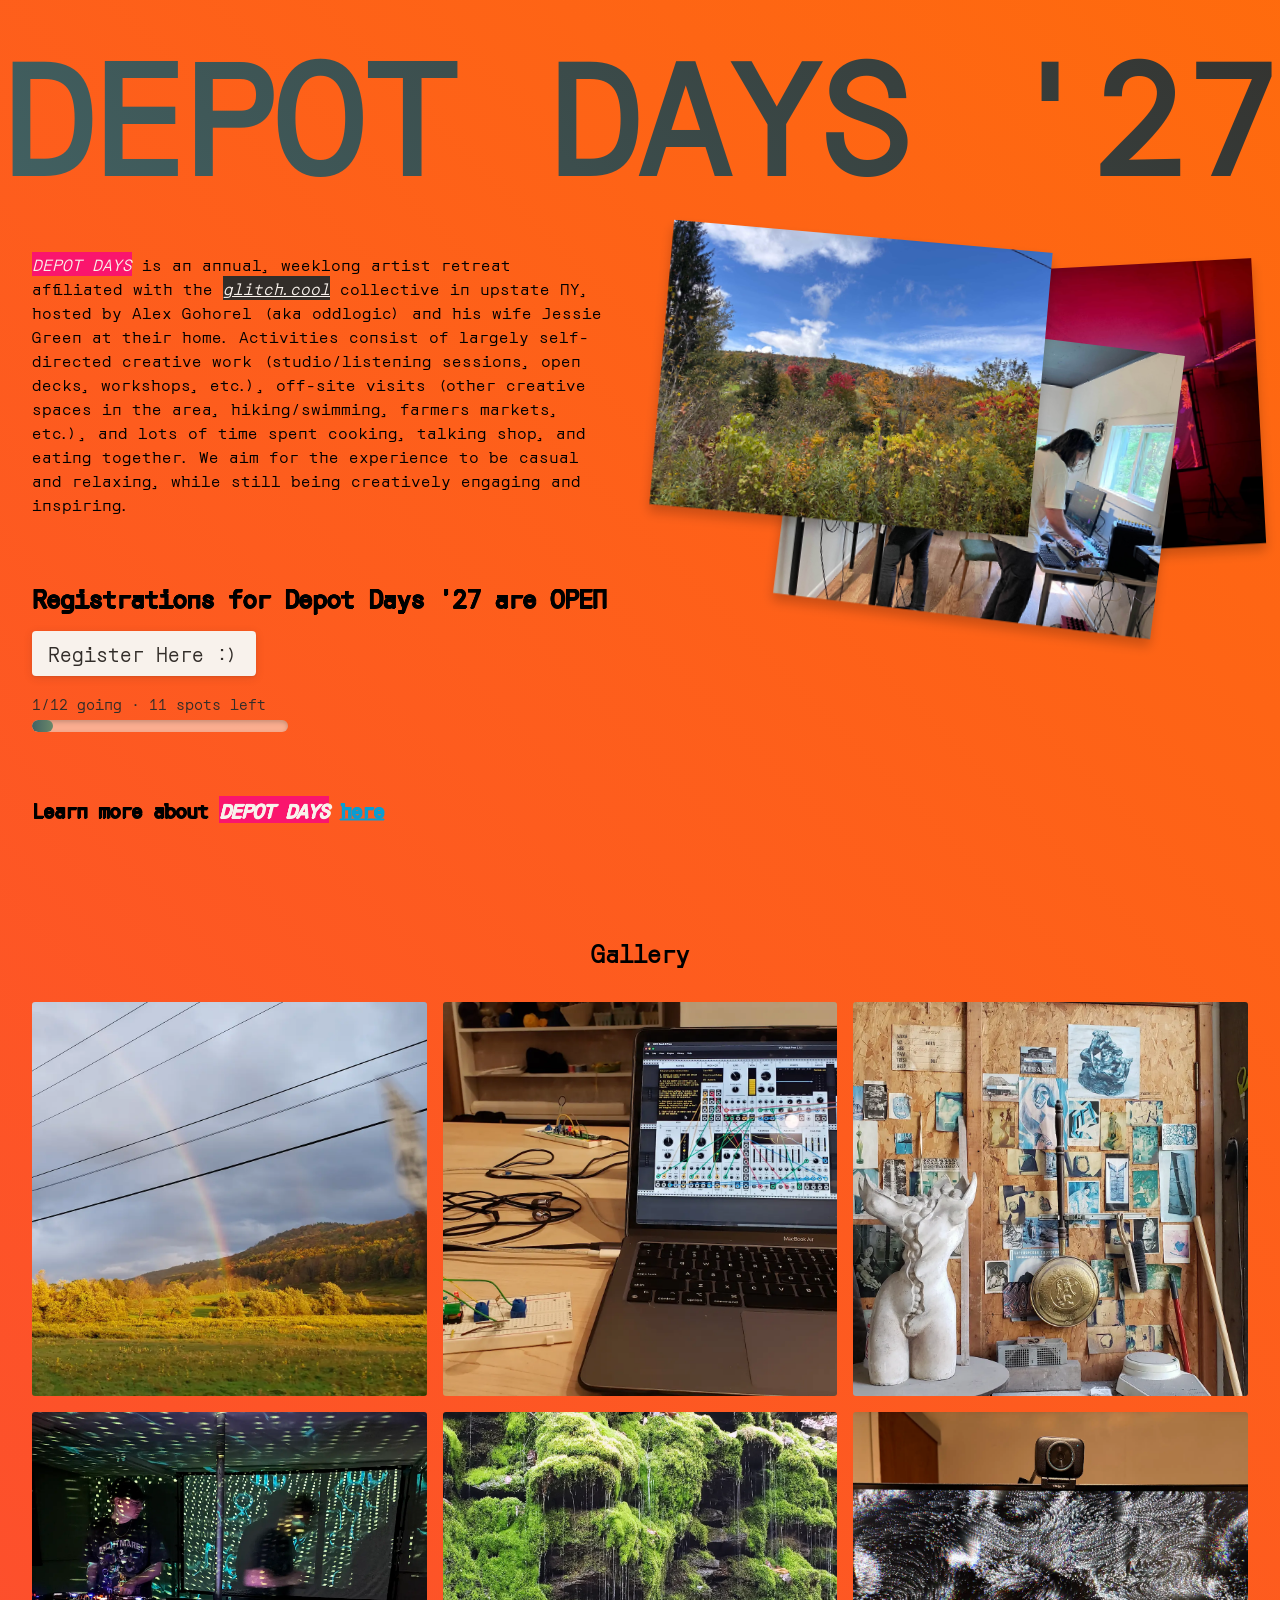
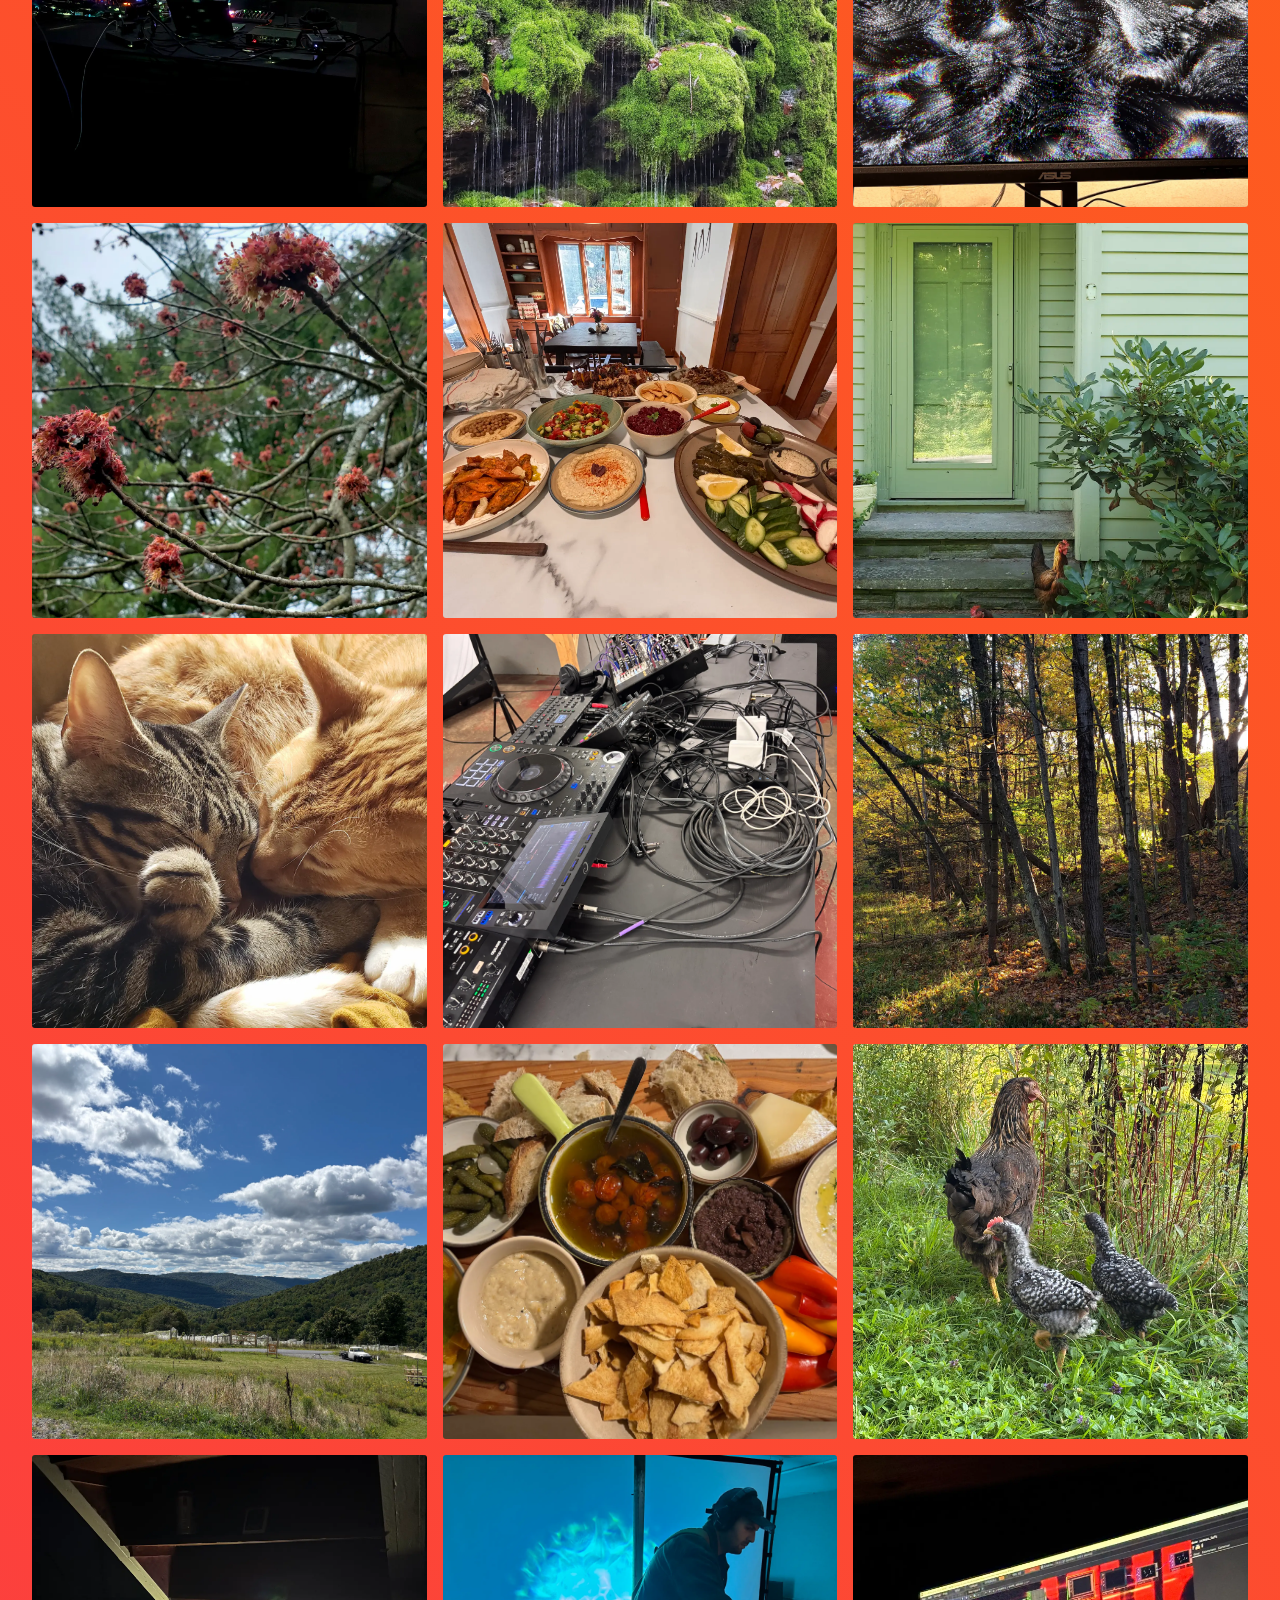
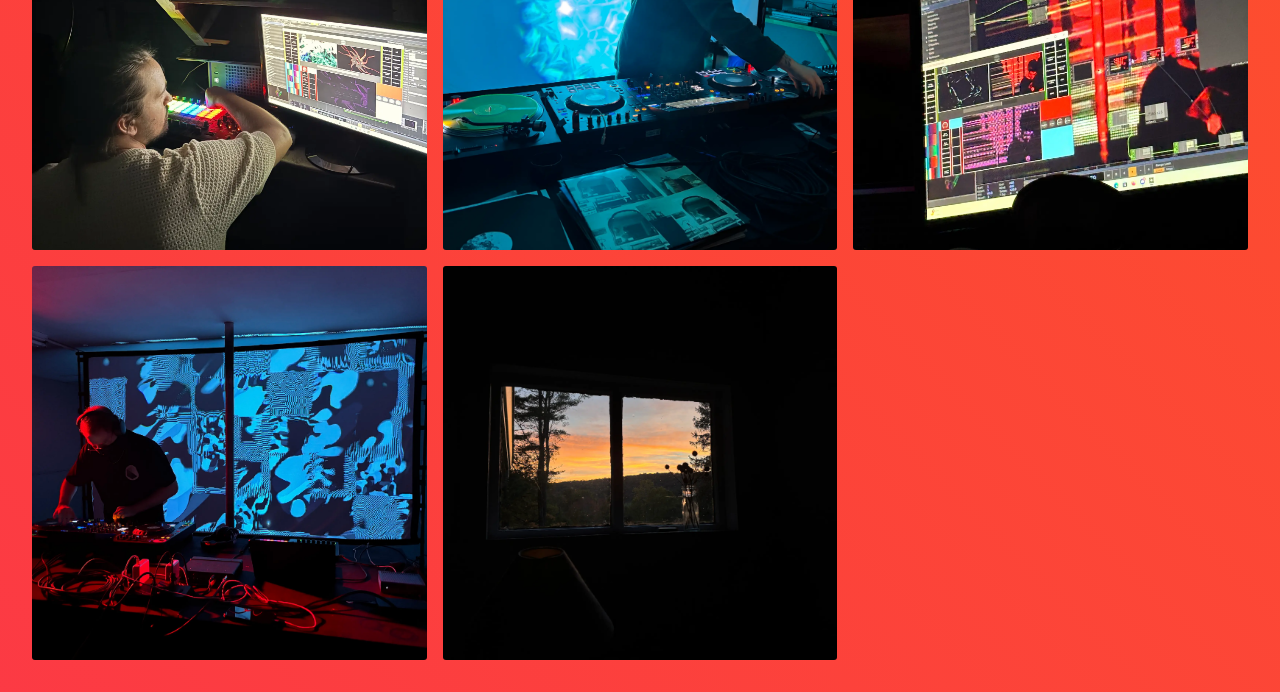
==== commit d35744ee: "spacing tweaks" ====
--- a/index.html
+++ b/index.html
@@ -58,7 +58,7 @@
                     inspiring.
                 </p>
 
-                <h2 class="emphasis spacing-bottom-1x">Registrations for Depot Days '27 are OPEN</h2>
+                <h2 class="emphasis spacing-bottom-1x margin-top-4">Registrations for Depot Days '27 are OPEN</h2>
                 <a href="https://luma.com/event/evt-eBYE7TqjVJJYZqD" data-luma-action="checkout" class="button"
                     data-luma-event-id="evt-eBYE7TqjVJJYZqD">
                     Register Here :)
@@ -73,7 +73,8 @@
                 </div>
                 <script id="luma-checkout" src="https://embed.lu.ma/checkout-button.js"></script>
 
-                <h3 class="emphasis spacing-bottom-1x">Learn more about <span class="depot-type">Depot Days</span> <a
+                <h3 class="emphasis spacing-bottom-1x margin-top-4">Learn more about <span class="depot-type">Depot
+                        Days</span> <a
                         href="https://granite-cello-5da.notion.site/depot-days-1a4b388293a380d59e7af6e96333c753"
                         target="_blank" rel="noopener noreferrer">here</a></h3>
 
--- a/days.css
+++ b/days.css
@@ -23,6 +23,10 @@
 
 a {
   color: rgb(10, 157, 210);
+}
+
+.margin-top-4 {
+  margin-top: 4rem;
 }
 
 ::selection {
